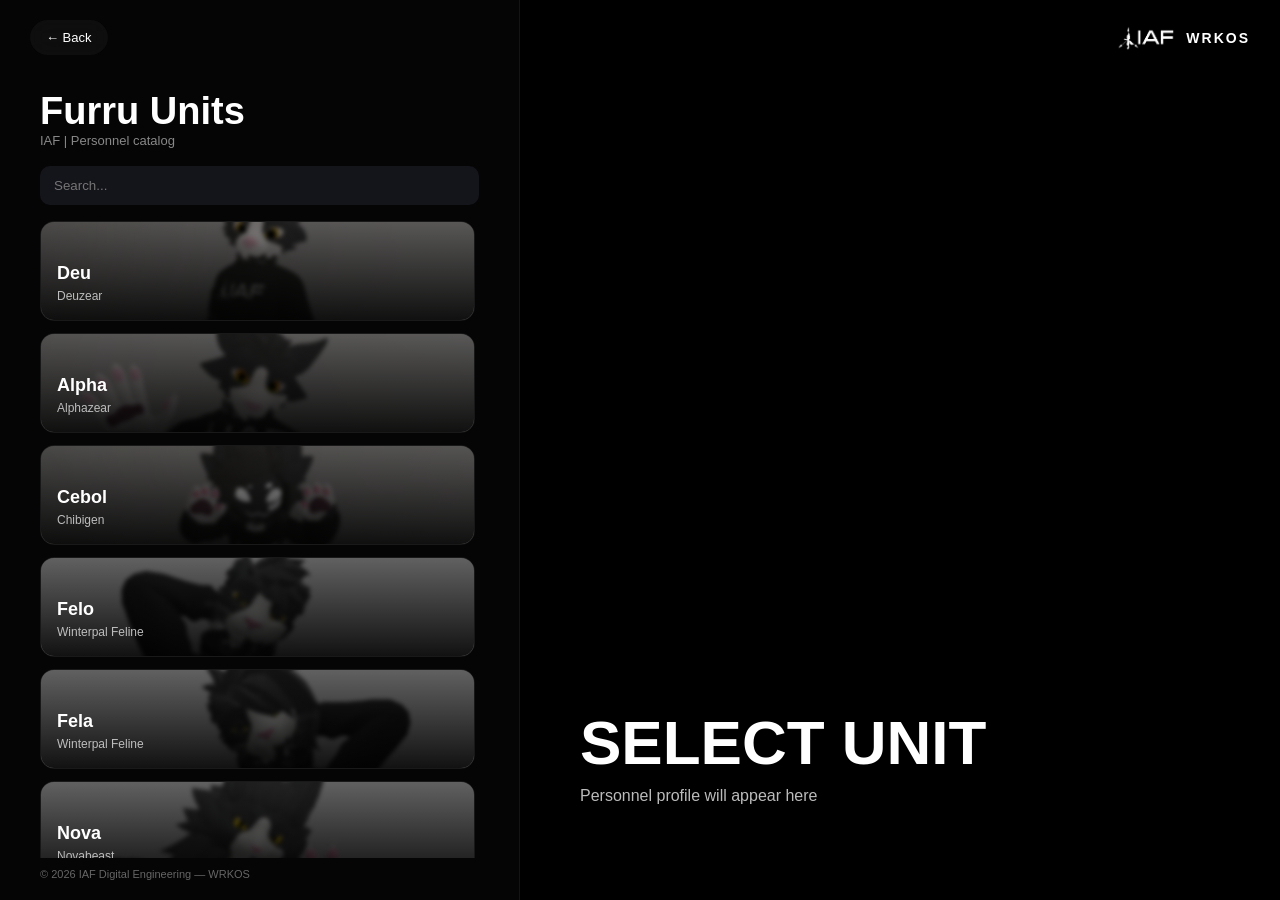
==== furru/index.html @ 0c5e0ed2 "Initial WRKOS commit" ====
<!DOCTYPE html>
<html lang="en">
<head>
<meta charset="UTF-8">
<meta name="viewport" content="width=device-width,initial-scale=1.0">
<title>WRKOS | Furru Units</title>

<style>
*{
  box-sizing:border-box;
  margin:0;
  padding:0;
}

body{
  font-family:Arial, Helvetica, sans-serif;
  background:#000;
  color:#fff;
  overflow:hidden;
}

/* =========================
   TOPBAR
========================= */
.topbar{
  position:fixed;
  top:0;
  left:0;
  width:100%;
  padding:20px 30px;

  display:flex;
  justify-content:space-between;
  align-items:center;

  z-index:999;
}

.logo{
  display:flex;
  align-items:center;
  gap:10px;
  pointer-events:auto;
}

.logo img{
  height:34px;
}

.logo span{
  font-size:14px;
  font-weight:700;
  letter-spacing:2px;
}

.back-btn{
  pointer-events:auto;
  text-decoration:none;
  color:#fff;
  background:rgba(20,20,20,.6);
  backdrop-filter:blur(10px);
  padding:10px 16px;
  border-radius:999px;
  font-size:13px;
}

/* =========================
   LAYOUT
========================= */
.hero{
  width:100%;
  height:100vh;
  display:flex;
}

/* =========================
   LEFT CATALOG
========================= */
.hero-right{
  width:520px;
  height:100vh;

  display:flex;
  flex-direction:column;

  padding:90px 40px 20px;
  background:#050505;
  border-right:1px solid rgba(255,255,255,.06);
}

.hero-right h2{
  font-size:38px;
}

.hero-right p{
  font-size:13px;
  color:#888;
  margin-bottom:18px;
}

/* SEARCH */
.search input{
  width:100%;
  padding:12px 14px;
  border-radius:10px;
  border:none;
  outline:none;
  background:#14141b;
  color:#fff;
  margin-bottom:16px;
}

/* LIST */
.list{
  flex:1;
  overflow:auto;
  display:flex;
  flex-direction:column;
  gap:12px;
  padding-right:4px;
}

/* =========================
   UNIT CARD
========================= */
.unit{
  position:relative;
  overflow:hidden;

  min-height:100px;

  display:flex;
  align-items:flex-end;

  padding:16px;
  border-radius:14px;

  cursor:pointer;

  border:1px solid rgba(255,255,255,.08);

  transition:.25s;
  isolation:isolate;
}

/* background image */
.unit::before{
  content:"";
  position:absolute;
  inset:0;

  background-image:var(--bg);
  background-size:cover;
  background-position:center;

  filter:blur(2px);
  transform:scale(1.1);

  z-index:-2;
}

/* dark overlay */
.unit::after{
  content:"";
  position:absolute;
  inset:0;

  background:
    linear-gradient(
      to top,
      rgba(0,0,0,.88),
      rgba(0,0,0,.35)
    );

  z-index:-1;
}

.unit:hover{
  transform:translateY(-2px);
  border-color:rgba(255,255,255,.18);
}

.unit-info h3{
  font-size:18px;
  margin-bottom:2px;
}

.unit-info span{
  font-size:12px;
  color:#bdbdbd;
}

/* FOOTER */
.footer{
  margin-top:10px;
  font-size:11px;
  color:#666;
}

/* =========================
   RIGHT PROFILE
========================= */
.hero-left{
  flex:1;
  position:relative;
  overflow:hidden;
  background:#000;
}

/* wallpaper */
.hero-left img{
  width:100%;
  height:100%;
  object-fit:cover;
  object-position:center;
  transition:.3s;
}

#bg[src=""]{
  opacity:0;
}


/* PROFILE */
.profile{
  position:absolute;
  left:60px;
  bottom:60px;
  max-width:650px;
  z-index:2;
}

.profile h1{
  font-size:62px;
}

.profile p{
  color:#bbb;
  margin-top:6px;
  line-height:1.5;
}

/* INFO GRID */
.info-grid{
  display:grid;
  grid-template-columns:repeat(2,1fr);
  gap:10px;
  margin-top:14px;
}

.info-box{
  background:rgba(0,0,0,.45);
  backdrop-filter:blur(10px);
  border:1px solid rgba(255,255,255,.08);
  padding:10px;
  border-radius:10px;
  font-size:12px;
}

/* OUTFIT */
.outfit{
  margin-top:18px;
}

.outfit-grid{
  display:flex;
  gap:8px;
  flex-wrap:wrap;
}

.outfit-grid img{
  width:110px;
  height:75px;
  object-fit:cover;
  border-radius:10px;
  cursor:pointer;
  transition:.2s;
}

.outfit-grid img:hover{
  transform:scale(1.05);
}

/* =========================
   MOBILE MODE
========================= */
@media(max-width:900px){

  .hero-right{
    width:100%;
    height:100vh;
  }

  .hero-left{
    display:none;
  }
}

/* =========================
   VIEWER
========================= */
.viewer{
  position:absolute;
  top:0;
  right:0;
  width:calc(100% - 480px);
  height:100%;

  display:none;
  z-index:50;
}

.viewer::before{
  content:"";
  position:absolute;
  inset:0;
  background:rgba(0,0,0,.65);
  backdrop-filter:blur(10px);
}

.viewer img{
  position:absolute;
  left:50%;
  top:50%;
  transform:translate(-50%,-50%);

  width:80%;
  max-height:90%;

  object-fit:contain;
  border-radius:16px;

  box-shadow:0 40px 120px rgba(0,0,0,.7);
}
</style>
</head>

<body>

<div class="topbar">

  <a class="back-btn" href="../index.html">
    ← Back
  </a>

  <div class="logo">
    <img src="../iaf-logo.png">
    <span>WRKOS</span>
  </div>

</div>

<section class="hero">

<!-- CATALOG -->
<div class="hero-right">

  <h2>Furru Units</h2>
  <p>IAF | Personnel catalog</p>

  <div class="search">
    <input
      id="search"
      placeholder="Search..."
      oninput="filterUnits()"
    >
  </div>

  <div class="list" id="list"></div>

  <div class="footer">
    © 2026 IAF Digital Engineering — WRKOS
  </div>

</div>

<!-- PROFILE -->
<div class="hero-left">

  <img id="bg" src="">

  <div class="profile">

    <h1 id="name">SELECT UNIT</h1>

    <p id="desc">
      Personnel profile will appear here
    </p>

    <div class="info-grid" id="info"></div>

    <div class="outfit">
      <div class="outfit-grid" id="outfits"></div>
    </div>

  </div>

</div>

</section>

<!-- VIEWER -->
<div
  class="viewer"
  id="viewer"
  onclick="this.style.display='none'"
>
  <img id="viewerImg">
</div>

<script>

let all = [];

async function load(){

  const res = await fetch("data.json");
  const data = await res.json();

  all = Object.values(data.personnel);

  render(all);
}

function render(list){

  const el = document.getElementById("list");

  el.innerHTML = "";

  list.forEach(fp=>{

    const div = document.createElement("div");

    div.className = "unit";

    div.style.setProperty(
      "--bg",
      `url(${fp.profile})`
    );

    div.innerHTML = `
      <div class="unit-info">
        <h3>${fp.name}</h3>
        <span>${fp.model || fp.sn}</span>
      </div>
    `;

    div.onclick = ()=>{

      /* MOBILE MODE */
      if(window.innerWidth < 900){

        window.location.href =
          "profile.html?id=" + fp.sn;

        return;
      }

      select(fp);
    };

    el.appendChild(div);
  });
}

function select(fp){

  document.getElementById("bg").src =
    fp.profile || "";

  document.getElementById("name").textContent =
    fp.name || "UNKNOWN";

  document.getElementById("desc").textContent =
    fp.description ||
    `${fp.model || "UNKNOWN"} | ${fp.sn || "NO-SN"}`;

  const info =
    document.getElementById("info");

  info.innerHTML = "";

  [
    ["SN", fp.sn],
    ["REG", fp.reg],
    ["Model", fp.model],
    ["Sex", fp.sex],
    ["Height", fp.height_no_ears + " cm"],
    ["Height + Ear", fp.height_with_ears + " cm"],
    ["Role", fp.role],
  ].forEach(f=>{

    if(!f[1]) return;

    const box =
      document.createElement("div");

    box.className = "info-box";

    box.textContent =
      `${f[0]}: ${f[1]}`;

    info.appendChild(box);
  });

  const outfit =
    document.getElementById("outfits");

  outfit.innerHTML = "";

  (fp.outfits || []).forEach(img=>{

    const i =
      document.createElement("img");

    i.src = img;

    i.onclick = ()=>{

      document.getElementById("viewerImg").src =
        img;

      document.getElementById("viewer").style.display =
        "flex";
    };

    outfit.appendChild(i);
  });
}

function filterUnits(){

  const v =
    document.getElementById("search")
    .value
    .toLowerCase();

  render(
    all.filter(fp =>

      (fp.name || "")
      .toLowerCase()
      .includes(v)

      ||

      (fp.sn || "")
      .toLowerCase()
      .includes(v)

      ||

      (fp.model || "")
      .toLowerCase()
      .includes(v)
    )
  );
}

load();

</script>

</body>
</html>
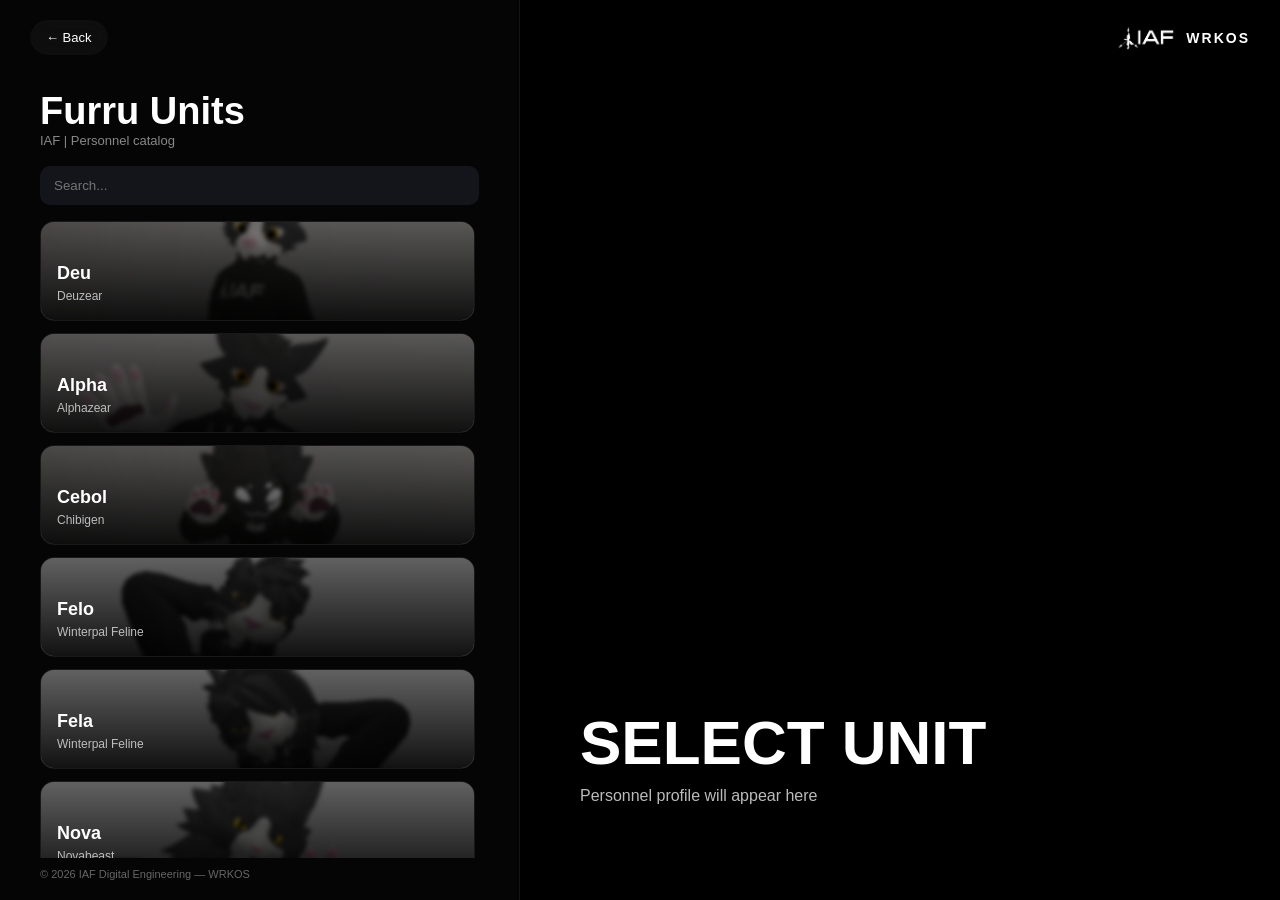
==== commit df1abdaf: "aku cinta android" ====
--- a/furru/index.html
+++ b/furru/index.html
@@ -474,7 +474,7 @@
 
   document.getElementById("desc").textContent =
     fp.description ||
-    `${fp.model || "UNKNOWN"} | ${fp.sn || "NO-SN"}`;
+    `${fp.subtitle || "UNKNOWN"}`;
 
   const info =
     document.getElementById("info");
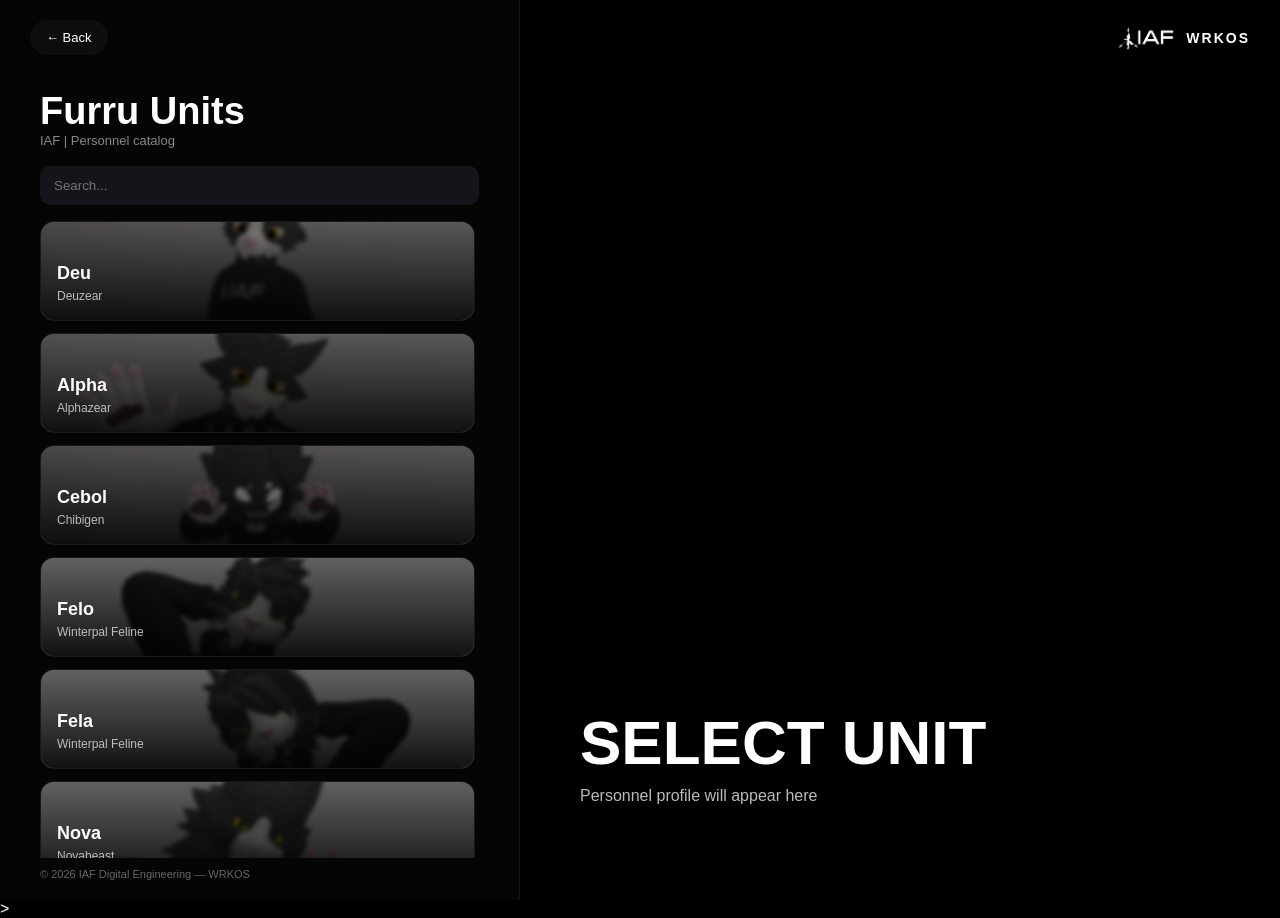
==== commit aed3bcbf: "ga tau" ====
--- a/furru/index.html
+++ b/furru/index.html
@@ -563,4 +563,4 @@
 </script>
 
 </body>
-</html>+</html>>
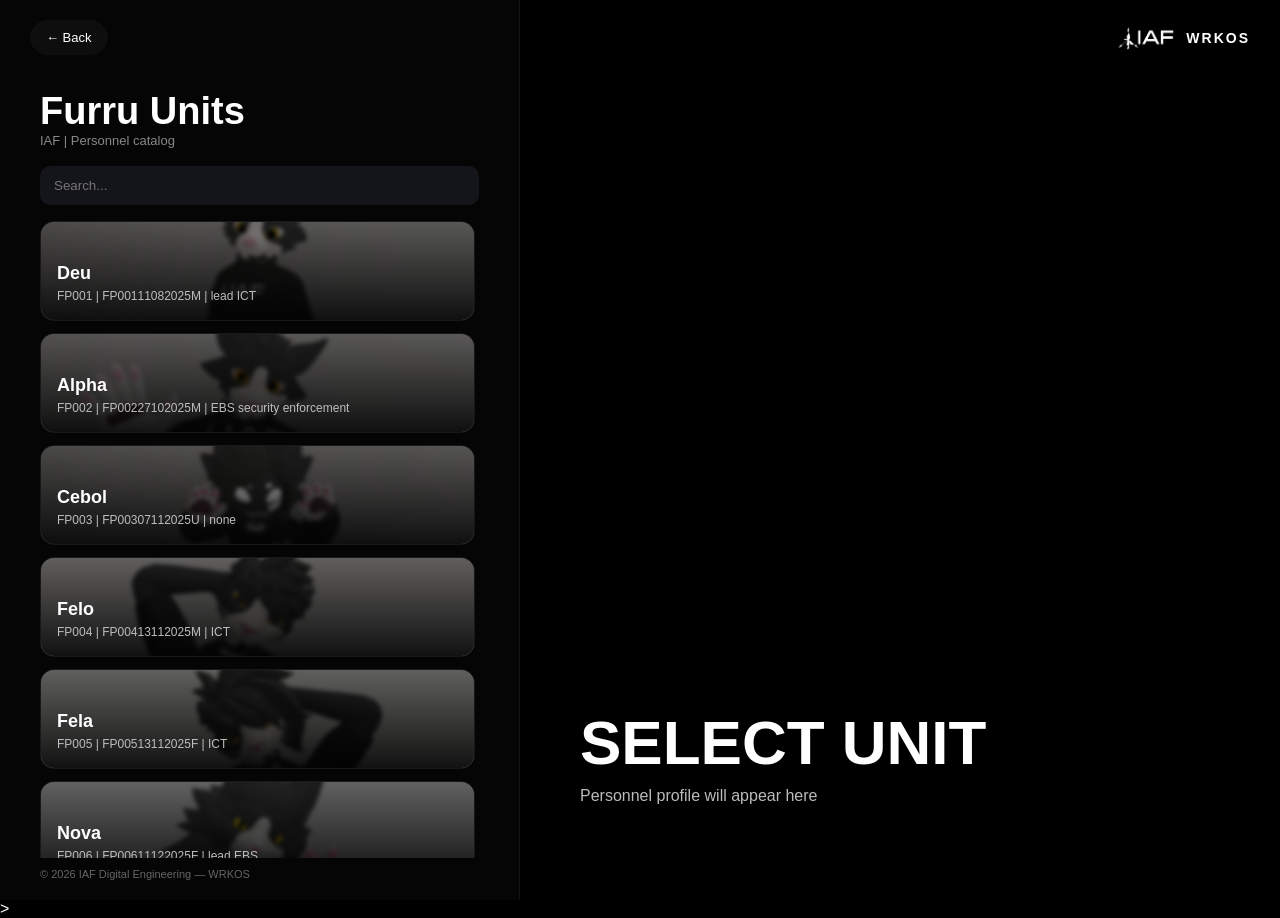
==== commit bb7d9a2b: "regid" ====
--- a/furru/index.html
+++ b/furru/index.html
@@ -442,7 +442,7 @@
     div.innerHTML = `
       <div class="unit-info">
         <h3>${fp.name}</h3>
-        <span>${fp.model || fp.sn}</span>
+        <span>${fp.subtitle || fp.sn}</span>
       </div>
     `;
 
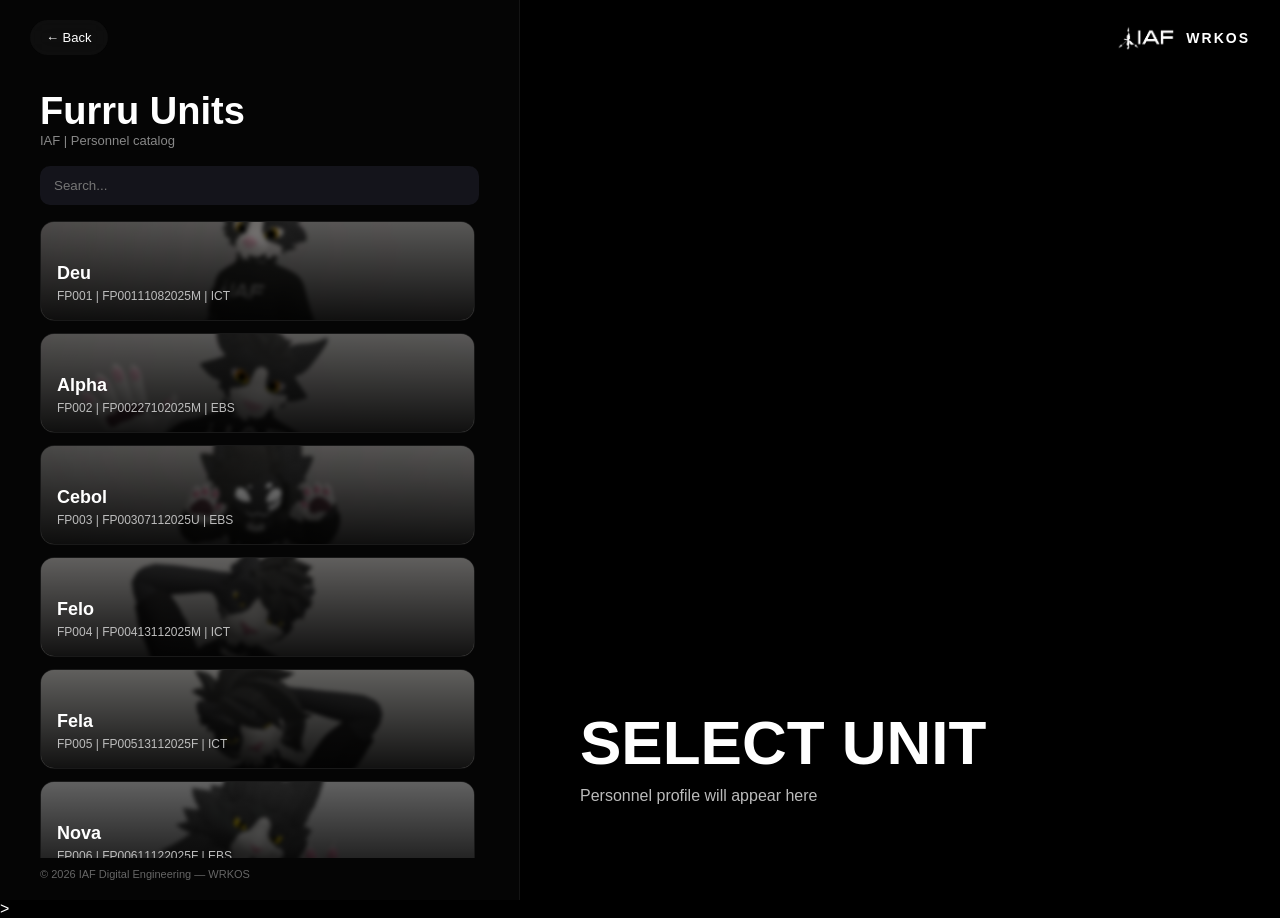
==== commit ecb63373: "optimisasi" ====
--- a/furru/index.html
+++ b/furru/index.html
@@ -442,7 +442,7 @@
     div.innerHTML = `
       <div class="unit-info">
         <h3>${fp.name}</h3>
-        <span>${fp.subtitle || fp.sn}</span>
+        <span>${fp.sn + " | " + fp.reg + " | " + fp.role}</span>
       </div>
     `;
 
